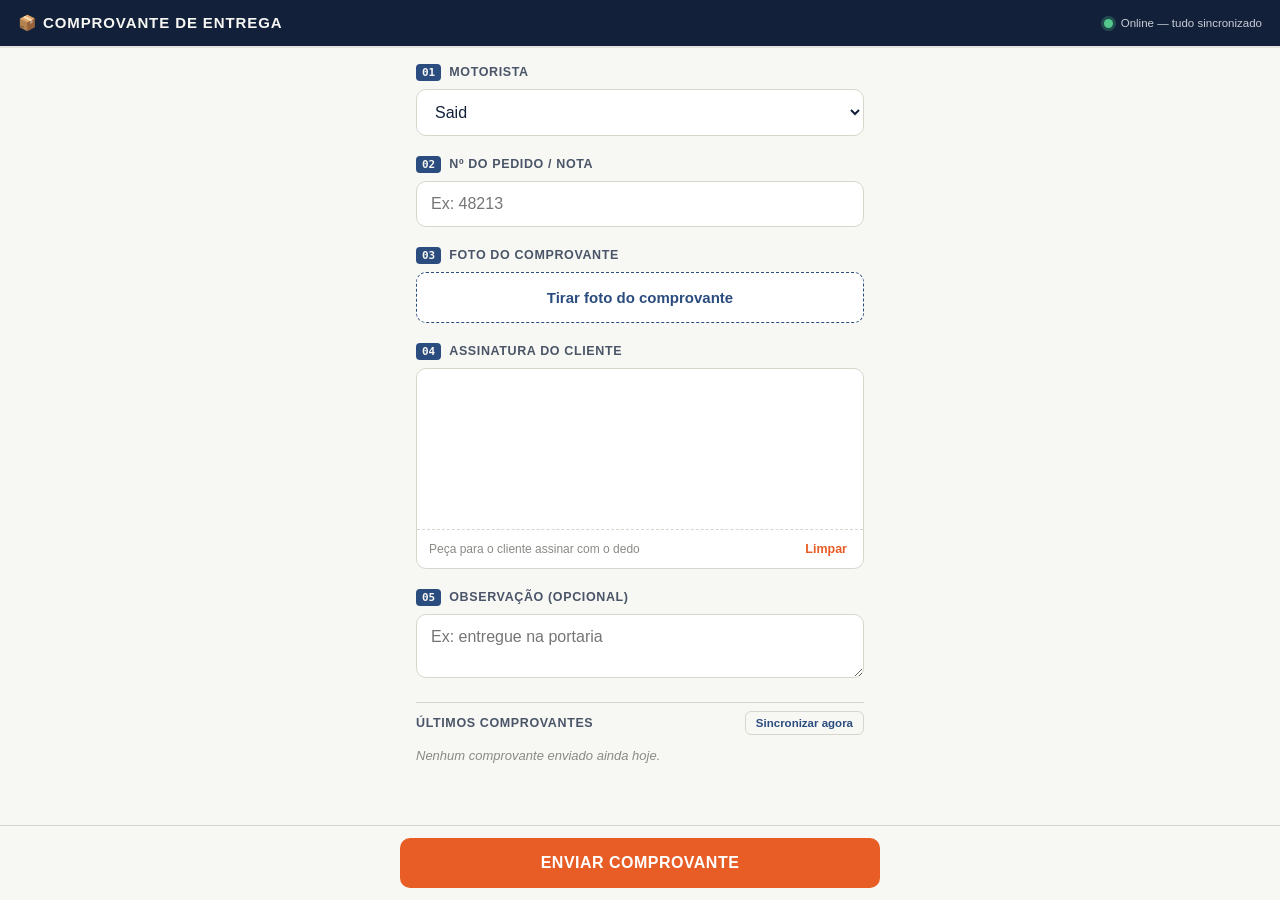
==== index.html @ 672eae3d "Add files via upload" ====
<!DOCTYPE html>
<html lang="pt-BR">
<head>
<meta charset="UTF-8">
<meta name="viewport" content="width=device-width, initial-scale=1, maximum-scale=1, viewport-fit=cover">
<meta name="theme-color" content="#12203A">
<title>Comprovante de Entrega</title>
<link rel="manifest" href="./manifest.json">
<link rel="apple-touch-icon" href="./icons/icon-192.png">
<meta name="apple-mobile-web-app-capable" content="yes">
<meta name="apple-mobile-web-app-status-bar-style" content="black-translucent">
<link rel="stylesheet" href="./styles.css">
</head>
<body>

<header class="topo">
  <h1>📦 Comprovante de Entrega</h1>
  <div class="status-wrap">
    <span id="statusDot" class="dot dot-offline"></span>
    <span id="statusTexto">Carregando…</span>
    <span id="badgePendentes" class="badge hidden">0</span>
  </div>
</header>

<main>
  <div id="aviso" class="aviso hidden"></div>

  <form id="formEntrega">
    <div class="campo">
      <div class="eyebrow"><span class="num">01</span><label for="motorista">Motorista</label></div>
      <select id="motorista" required></select>
    </div>

    <div class="campo">
      <div class="eyebrow"><span class="num">02</span><label for="pedido">Nº do pedido / nota</label></div>
      <input type="text" id="pedido" inputmode="numeric" placeholder="Ex: 48213" autocomplete="off" required>
    </div>

    <div class="campo">
      <div class="eyebrow"><span class="num">03</span><label>Foto do comprovante</label></div>
      <input type="file" id="fotoInput" accept="image/*" capture="environment" class="hidden">
      <label for="fotoInput" class="btn-foto"><span id="fotoRotulo">Tirar foto do comprovante</span></label>
      <img id="fotoPreview" class="hidden" alt="Prévia da foto">
    </div>

    <div class="campo">
      <div class="eyebrow"><span class="num">04</span><label>Assinatura do cliente</label></div>
      <div class="assinatura-caixa">
        <canvas id="assinatura"></canvas>
        <div class="assinatura-rodape">
          <span>Peça para o cliente assinar com o dedo</span>
          <button type="button" id="limparAssinatura">Limpar</button>
        </div>
      </div>
    </div>

    <div class="campo">
      <div class="eyebrow"><span class="num">05</span><label for="observacao">Observação (opcional)</label></div>
      <textarea id="observacao" placeholder="Ex: entregue na portaria"></textarea>
    </div>
  </form>

  <div class="secao-historico">
    <div class="secao-historico-topo">
      <h2>Últimos comprovantes</h2>
      <button type="button" id="btnSincronizar">Sincronizar agora</button>
    </div>
    <div id="listaHistorico"></div>
  </div>
</main>

<div class="barra-envio">
  <button type="submit" form="formEntrega" class="btn-enviar">Enviar comprovante</button>
</div>

<script src="./app.js"></script>
</body>
</html>
---- styles.css ----
:root {
  --paper: #F7F7F3;
  --paper-dim: #EDECE4;
  --ink: #12203A;
  --ink-soft: #4A5568;
  --orange: #E85D25;
  --green: #1E8E5A;
  --steel: #2B4C7E;
  --line: #D8D6CC;
  --gray: #8A8B85;
  --radius: 10px;
}

* { box-sizing: border-box; }

html, body {
  margin: 0;
  padding: 0;
  background: var(--paper);
  color: var(--ink);
  font-family: -apple-system, BlinkMacSystemFont, "Segoe UI", Roboto, Helvetica, Arial, sans-serif;
  -webkit-tap-highlight-color: transparent;
}

body {
  padding-bottom: 96px; /* espaço pro botão fixo */
}

.topo {
  position: sticky;
  top: 0;
  z-index: 10;
  background: var(--ink);
  color: var(--paper);
  padding: 14px 18px;
  display: flex;
  align-items: center;
  justify-content: space-between;
  box-shadow: 0 2px 0 rgba(0,0,0,0.08);
}

.topo h1 {
  font-size: 15px;
  letter-spacing: 0.06em;
  text-transform: uppercase;
  font-weight: 800;
  margin: 0;
}

.status-wrap {
  display: flex;
  align-items: center;
  gap: 8px;
  position: relative;
}

.dot {
  width: 9px;
  height: 9px;
  border-radius: 50%;
  flex-shrink: 0;
}
.dot-online { background: #52C98B; box-shadow: 0 0 0 3px rgba(82,201,139,0.25); }
.dot-offline { background: var(--gray); }

#statusTexto {
  font-size: 11.5px;
  color: #C9CDD6;
  max-width: 150px;
  text-align: right;
  line-height: 1.3;
}

.badge {
  position: absolute;
  top: -10px;
  right: -10px;
  background: var(--orange);
  color: #fff;
  font-size: 10px;
  font-weight: 800;
  min-width: 16px;
  height: 16px;
  padding: 0 4px;
  border-radius: 8px;
  display: flex;
  align-items: center;
  justify-content: center;
}
.hidden { display: none !important; }

main {
  max-width: 480px;
  margin: 0 auto;
  padding: 18px 16px 8px;
}

.campo {
  margin-bottom: 20px;
}

.eyebrow {
  display: flex;
  align-items: baseline;
  gap: 8px;
  margin-bottom: 8px;
}

.eyebrow .num {
  font-family: ui-monospace, SFMono-Regular, Menlo, Consolas, monospace;
  font-size: 11px;
  font-weight: 700;
  color: var(--paper);
  background: var(--steel);
  padding: 2px 6px;
  border-radius: 4px;
}

.eyebrow label {
  font-size: 12.5px;
  font-weight: 700;
  text-transform: uppercase;
  letter-spacing: 0.05em;
  color: var(--ink-soft);
}

select, input[type="text"], input[type="number"], textarea {
  width: 100%;
  font-size: 16px; /* evita zoom automático no iOS */
  padding: 13px 14px;
  border: 1.5px solid var(--line);
  border-radius: var(--radius);
  background: #fff;
  color: var(--ink);
  font-family: inherit;
}

select:focus, input:focus, textarea:focus {
  outline: none;
  border-color: var(--steel);
}

textarea { resize: vertical; min-height: 64px; }

.btn-foto {
  display: flex;
  align-items: center;
  justify-content: center;
  gap: 8px;
  width: 100%;
  padding: 16px;
  border: 1.5px dashed var(--steel);
  border-radius: var(--radius);
  background: #fff;
  color: var(--steel);
  font-size: 15px;
  font-weight: 700;
  cursor: pointer;
}

#fotoPreview {
  width: 100%;
  max-height: 220px;
  object-fit: cover;
  border-radius: var(--radius);
  margin-top: 10px;
  border: 1.5px solid var(--line);
}

.assinatura-caixa {
  border: 1.5px solid var(--line);
  border-radius: var(--radius);
  background: #fff;
  overflow: hidden;
}

#assinatura {
  width: 100%;
  height: 160px;
  display: block;
  touch-action: none;
}

.assinatura-rodape {
  display: flex;
  justify-content: space-between;
  align-items: center;
  padding: 8px 12px;
  border-top: 1px dashed var(--line);
  font-size: 12px;
  color: var(--gray);
}

.assinatura-rodape button {
  background: none;
  border: none;
  color: var(--orange);
  font-weight: 700;
  font-size: 12.5px;
  cursor: pointer;
  padding: 4px;
}

.aviso {
  background: #FDEDE7;
  border: 1.5px solid var(--orange);
  color: #8A3010;
  padding: 10px 12px;
  border-radius: var(--radius);
  font-size: 13.5px;
  margin-bottom: 16px;
}

.barra-envio {
  position: fixed;
  bottom: 0;
  left: 0;
  right: 0;
  background: var(--paper);
  border-top: 1px solid var(--line);
  padding: 12px 16px calc(12px + env(safe-area-inset-bottom));
  z-index: 10;
}

.btn-enviar {
  width: 100%;
  max-width: 480px;
  margin: 0 auto;
  display: block;
  background: var(--orange);
  color: #fff;
  border: none;
  padding: 16px;
  border-radius: var(--radius);
  font-size: 16px;
  font-weight: 800;
  letter-spacing: 0.03em;
  text-transform: uppercase;
  cursor: pointer;
}
.btn-enviar:active { transform: scale(0.99); }

.secao-historico {
  margin-top: 8px;
  padding-top: 8px;
  border-top: 1px solid var(--line);
}

.secao-historico-topo {
  display: flex;
  justify-content: space-between;
  align-items: center;
  margin-bottom: 10px;
}

.secao-historico-topo h2 {
  font-size: 12.5px;
  text-transform: uppercase;
  letter-spacing: 0.05em;
  color: var(--ink-soft);
  margin: 0;
}

.secao-historico-topo button {
  background: none;
  border: 1px solid var(--line);
  border-radius: 6px;
  padding: 5px 10px;
  font-size: 11.5px;
  color: var(--steel);
  font-weight: 700;
  cursor: pointer;
}

.vazio {
  color: var(--gray);
  font-size: 13px;
  font-style: italic;
}

.item-historico {
  display: flex;
  justify-content: space-between;
  align-items: center;
  padding: 10px 0;
  border-bottom: 1px dashed var(--line);
}

.item-pedido {
  font-family: ui-monospace, SFMono-Regular, Menlo, Consolas, monospace;
  font-weight: 700;
  font-size: 13.5px;
  display: block;
}

.item-meta {
  font-size: 11.5px;
  color: var(--gray);
}

.carimbo {
  font-size: 10px;
  font-weight: 800;
  letter-spacing: 0.06em;
  padding: 4px 8px;
  border-radius: 4px;
  border: 2px solid;
  transform: rotate(-4deg);
  white-space: nowrap;
}

.carimbo-ok {
  color: var(--green);
  border-color: var(--green);
}

.carimbo-pendente {
  color: var(--orange);
  border-color: var(--orange);
  border-style: dashed;
}
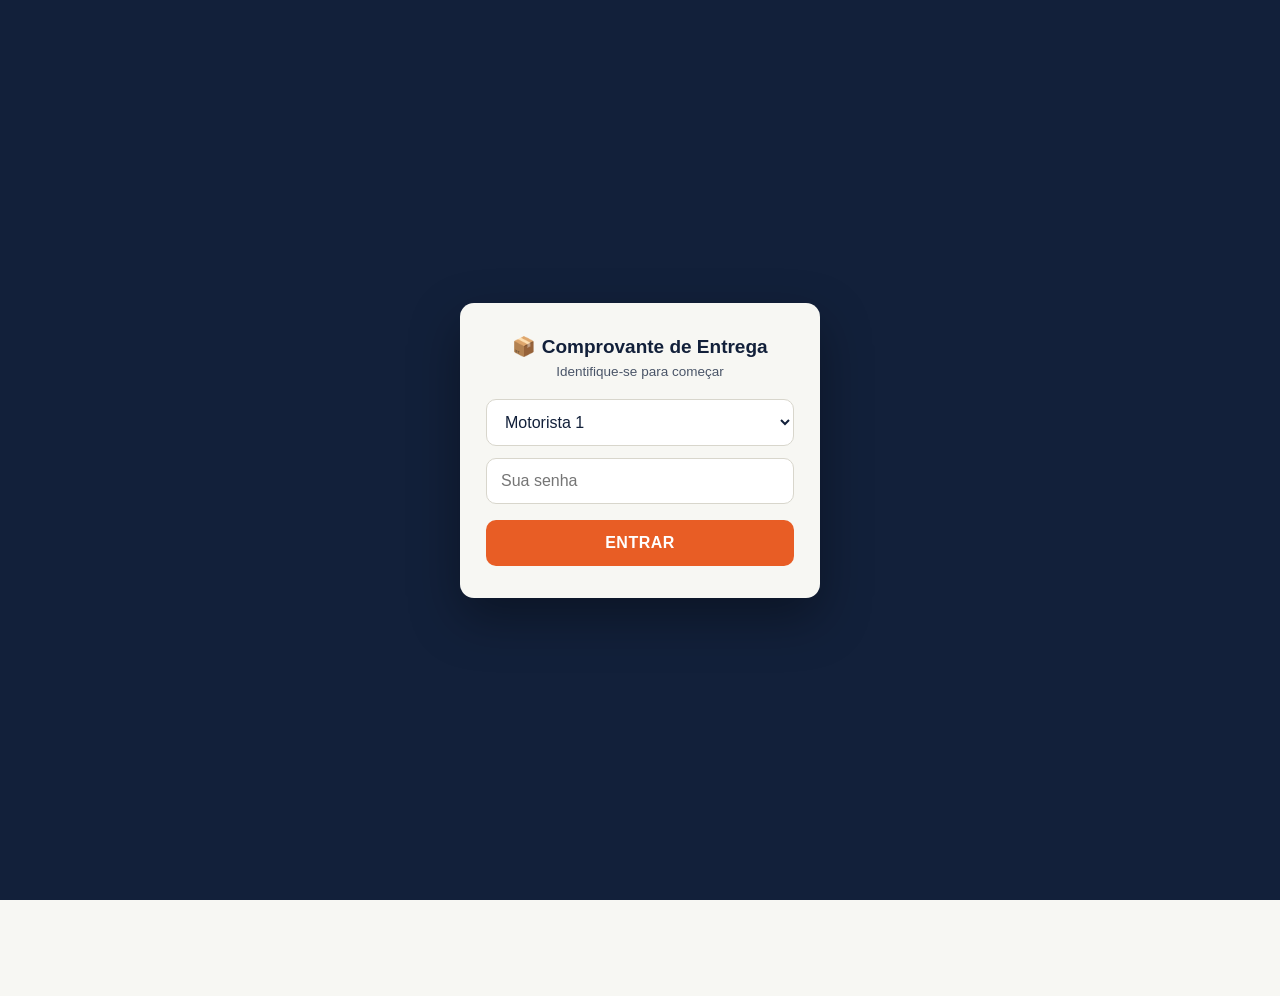
==== commit 675d28c5: "Sua mensagem explicando o que alterou" ====
--- a/index.html
+++ b/index.html
@@ -13,66 +13,90 @@
 </head>
 <body>
 
-<header class="topo">
-  <h1>📦 Comprovante de Entrega</h1>
-  <div class="status-wrap">
-    <span id="statusDot" class="dot dot-offline"></span>
-    <span id="statusTexto">Carregando…</span>
-    <span id="badgePendentes" class="badge hidden">0</span>
+<!-- ================= TELA DE LOGIN ================= -->
+<div id="telaLogin" class="tela-login">
+  <div class="login-card">
+    <h2>📦 Comprovante de Entrega</h2>
+    <p>Identifique-se para começar</p>
+
+    <select id="loginMotoristaSelect"></select>
+    <input type="password" id="loginSenha" placeholder="Sua senha" autocomplete="current-password">
+    <button type="button" id="btnLoginEntrar" class="btn-enviar">Entrar</button>
+
+    <p id="loginErro" class="aviso hidden"></p>
   </div>
-</header>
+</div>
 
-<main>
-  <div id="aviso" class="aviso hidden"></div>
+<!-- ================= APP PRINCIPAL ================= -->
+<div id="appPrincipal" class="hidden">
 
-  <form id="formEntrega">
-    <div class="campo">
-      <div class="eyebrow"><span class="num">01</span><label for="motorista">Motorista</label></div>
-      <select id="motorista" required></select>
+  <header class="topo">
+    <h1>📦 Comprovante de Entrega</h1>
+    <div class="status-wrap">
+      <span id="statusDot" class="dot dot-offline"></span>
+      <span id="statusTexto">Carregando…</span>
+      <span id="badgePendentes" class="badge hidden">0</span>
+    </div>
+  </header>
+
+  <div class="motorista-barra">
+    <span id="motoristaLogadoNome"></span>
+    <button type="button" id="btnSairMotorista">Sair</button>
+  </div>
+
+  <main>
+    <div id="aviso" class="aviso hidden"></div>
+
+    <form id="formEntrega">
+      <div class="campo">
+        <div class="eyebrow"><span class="num">01</span><label for="recebedor">Nome do recebedor</label></div>
+        <input type="text" id="recebedor" placeholder="Ex: João Silva" autocomplete="name" autocapitalize="words" required>
+      </div>
+
+      <div class="campo">
+        <div class="eyebrow"><span class="num">02</span><label>Foto do comprovante</label></div>
+        <input type="file" id="fotoInput" accept="image/*" capture="environment" class="hidden">
+        <label for="fotoInput" class="btn-foto"><span id="fotoRotulo">Tirar foto do comprovante</span></label>
+        <img id="fotoPreview" class="hidden" alt="Prévia da foto">
+      </div>
+
+      <div class="campo">
+        <div class="eyebrow"><span class="num">03</span><label>Assinatura do cliente</label></div>
+        <div class="assinatura-caixa">
+          <canvas id="assinatura"></canvas>
+          <div class="assinatura-rodape">
+            <span>Peça para o cliente assinar com o dedo</span>
+            <button type="button" id="limparAssinatura">Limpar</button>
+          </div>
+        </div>
+      </div>
+
+      <div class="campo">
+        <div class="eyebrow"><span class="num">04</span><label for="observacao">Observação (opcional)</label></div>
+        <textarea id="observacao" placeholder="Ex: entregue na portaria"></textarea>
+      </div>
+    </form>
+
+    <div class="secao-historico">
+      <div class="secao-historico-topo">
+        <h2>Últimos comprovantes</h2>
+        <button type="button" id="btnSincronizar">Sincronizar agora</button>
+      </div>
+      <div id="listaHistorico"></div>
     </div>
 
-    <div class="campo">
-      <div class="eyebrow"><span class="num">02</span><label for="pedido">Nº do pedido / nota</label></div>
-      <input type="text" id="pedido" inputmode="numeric" placeholder="Ex: 48213" autocomplete="off" required>
-    </div>
+    <footer class="rodape-discreto">
+      <a href="./admin.html" target="_blank" rel="noopener">Painel do administrador</a>
+    </footer>
+  </main>
 
-    <div class="campo">
-      <div class="eyebrow"><span class="num">03</span><label>Foto do comprovante</label></div>
-      <input type="file" id="fotoInput" accept="image/*" capture="environment" class="hidden">
-      <label for="fotoInput" class="btn-foto"><span id="fotoRotulo">Tirar foto do comprovante</span></label>
-      <img id="fotoPreview" class="hidden" alt="Prévia da foto">
-    </div>
+  <div class="barra-envio">
+    <button type="submit" form="formEntrega" class="btn-enviar">Enviar comprovante</button>
+  </div>
 
-    <div class="campo">
-      <div class="eyebrow"><span class="num">04</span><label>Assinatura do cliente</label></div>
-      <div class="assinatura-caixa">
-        <canvas id="assinatura"></canvas>
-        <div class="assinatura-rodape">
-          <span>Peça para o cliente assinar com o dedo</span>
-          <button type="button" id="limparAssinatura">Limpar</button>
-        </div>
-      </div>
-    </div>
-
-    <div class="campo">
-      <div class="eyebrow"><span class="num">05</span><label for="observacao">Observação (opcional)</label></div>
-      <textarea id="observacao" placeholder="Ex: entregue na portaria"></textarea>
-    </div>
-  </form>
-
-  <div class="secao-historico">
-    <div class="secao-historico-topo">
-      <h2>Últimos comprovantes</h2>
-      <button type="button" id="btnSincronizar">Sincronizar agora</button>
-    </div>
-    <div id="listaHistorico"></div>
-  </div>
-</main>
-
-<div class="barra-envio">
-  <button type="submit" form="formEntrega" class="btn-enviar">Enviar comprovante</button>
 </div>
 
+<script src="./config.js"></script>
 <script src="./app.js"></script>
 </body>
 </html>
--- a/styles.css
+++ b/styles.css
@@ -286,8 +286,7 @@
   border-bottom: 1px dashed var(--line);
 }
 
-.item-pedido {
-  font-family: ui-monospace, SFMono-Regular, Menlo, Consolas, monospace;
+.item-recebedor {
   font-weight: 700;
   font-size: 13.5px;
   display: block;
@@ -319,3 +318,76 @@
   border-color: var(--orange);
   border-style: dashed;
 }
+
+.rodape-discreto {
+  text-align: center;
+  padding: 22px 0 8px;
+}
+.rodape-discreto a {
+  color: var(--gray);
+  font-size: 11px;
+  text-decoration: none;
+}
+.rodape-discreto a:hover { text-decoration: underline; }
+
+/* --- tela de login --- */
+.tela-login {
+  min-height: 100vh;
+  min-height: 100dvh;
+  display: flex;
+  align-items: center;
+  justify-content: center;
+  padding: 24px;
+  background: var(--ink);
+}
+
+.tela-login .login-card {
+  width: 100%;
+  max-width: 360px;
+  background: var(--paper);
+  border-radius: 14px;
+  padding: 32px 26px;
+  text-align: center;
+  box-shadow: 0 20px 50px rgba(0,0,0,0.35);
+}
+.tela-login .login-card h2 { margin: 0 0 6px; font-size: 19px; }
+.tela-login .login-card p { color: var(--ink-soft); font-size: 13.5px; margin: 0 0 20px; }
+
+.tela-login select,
+.tela-login input[type="password"] {
+  width: 100%;
+  font-size: 16px;
+  padding: 13px 14px;
+  border: 1.5px solid var(--line);
+  border-radius: var(--radius);
+  margin-bottom: 12px;
+  background: #fff;
+  color: var(--ink);
+}
+
+.tela-login .btn-enviar { margin-top: 4px; padding: 14px; }
+.tela-login .aviso { margin: 14px 0 0; text-align: left; }
+
+/* --- barra do motorista logado --- */
+.motorista-barra {
+  display: flex;
+  align-items: center;
+  justify-content: space-between;
+  background: var(--paper-dim);
+  border-bottom: 1px solid var(--line);
+  padding: 9px 16px;
+  font-size: 13px;
+  font-weight: 700;
+}
+.motorista-barra span::before { content: "👤 "; }
+
+#btnSairMotorista {
+  background: none;
+  border: none;
+  color: var(--steel);
+  font-weight: 700;
+  font-size: 12px;
+  text-decoration: underline;
+  cursor: pointer;
+  padding: 4px;
+}
